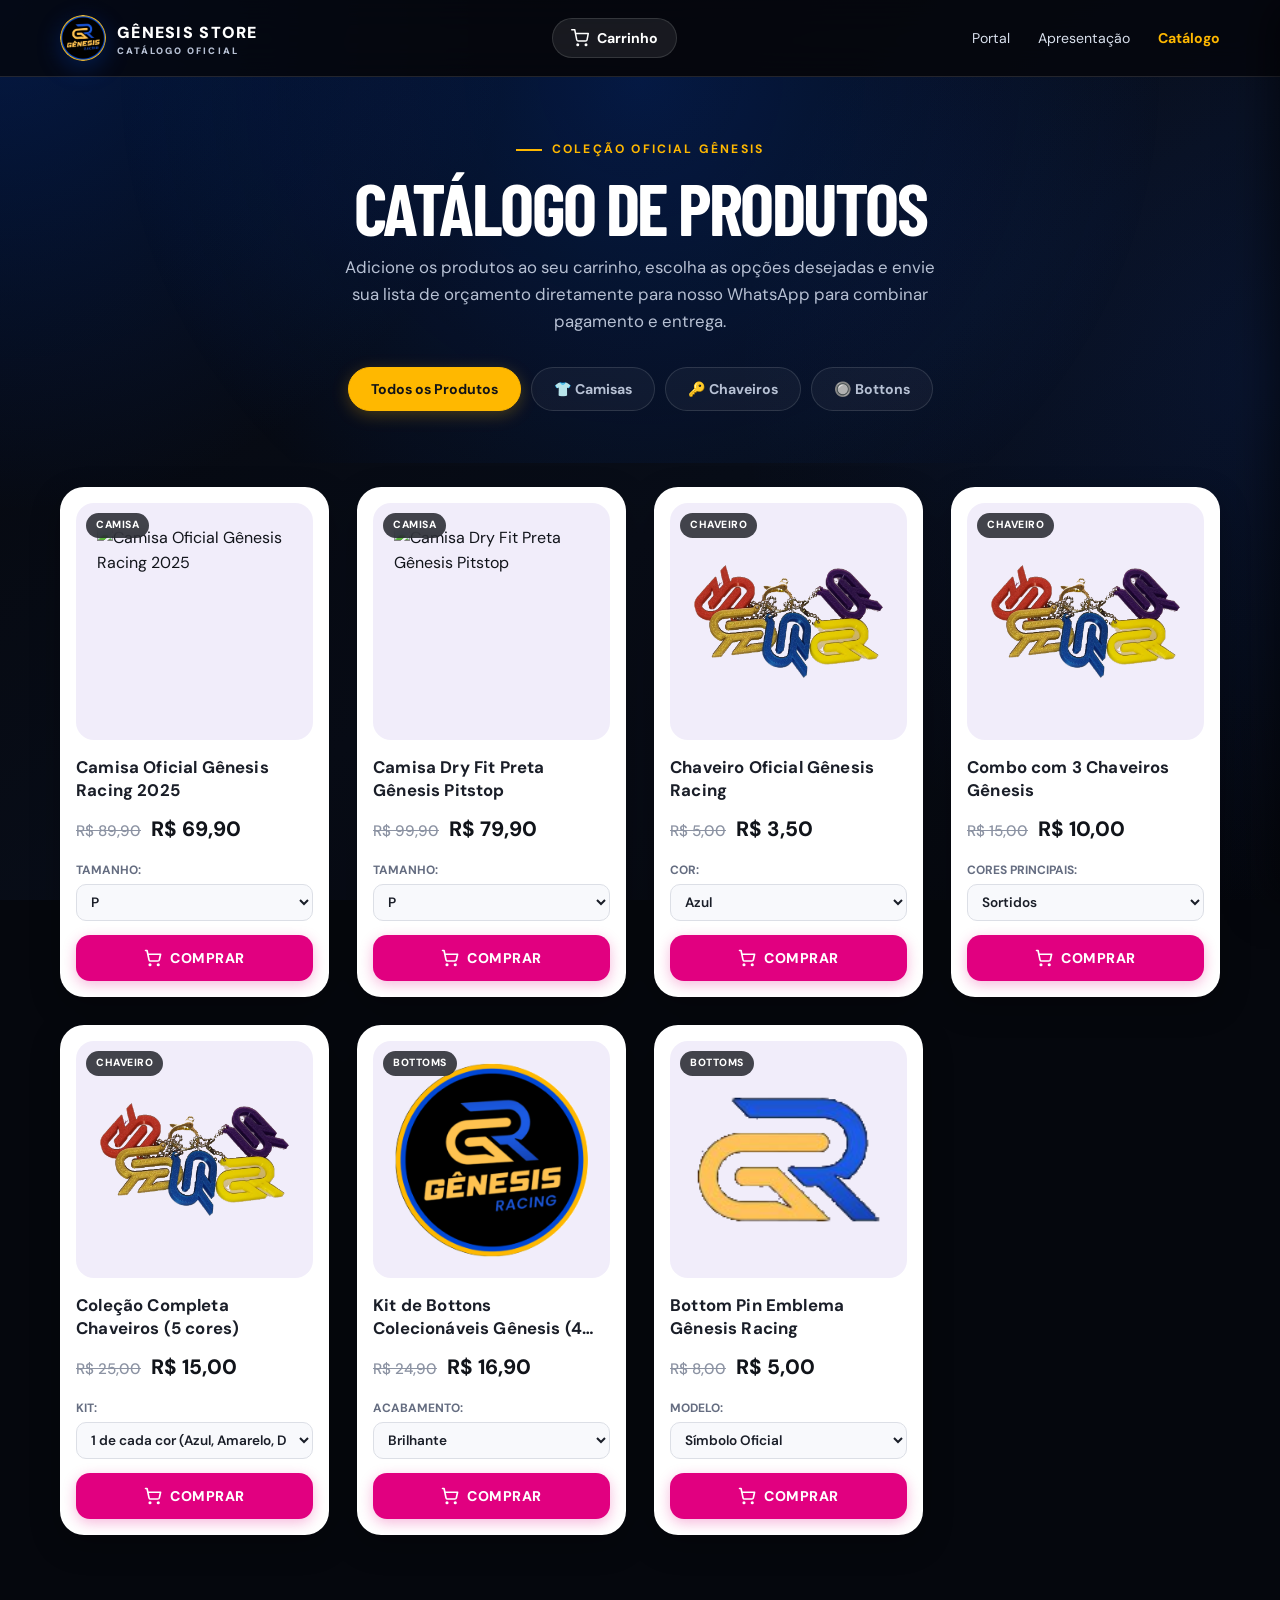
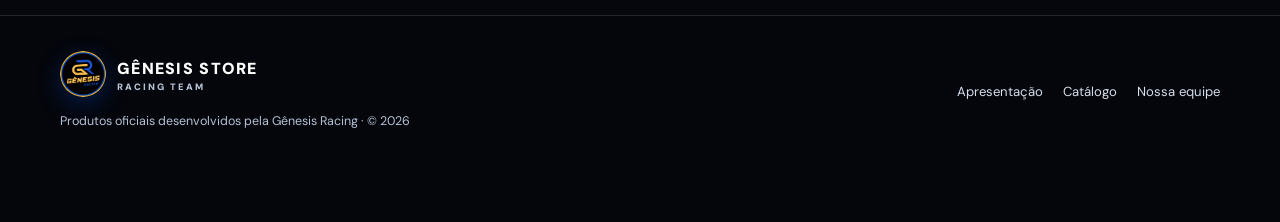
==== catalogo.html @ 5e4a289a "feat: adicionar catalogo de produtos, carrinho de orcamentos e portal raiz" ====
<!DOCTYPE html>
<html lang="pt-BR">
<head>
  <meta charset="UTF-8">
  <meta name="viewport" content="width=device-width, initial-scale=1.0">
  <meta name="theme-color" content="#05070d">
  <meta name="description" content="Catálogo Oficial de Produtos Gênesis Store - Camisas, chaveiros e bottons oficiais da equipe Gênesis Racing. Monte seu orçamento e envie pelo WhatsApp.">
  <title>Catálogo Oficial | Gênesis Store</title>
  
  <link rel="icon" type="image/svg+xml" href="data:image/svg+xml,%3Csvg xmlns='http://www.w3.org/2000/svg' viewBox='0 0 64 64'%3E%3Crect width='64' height='64' rx='16' fill='%230048d6'/%3E%3Cpath d='M45 18H29a14 14 0 1 0 0 28h8V34h-9' fill='none' stroke='%23ffb800' stroke-width='7' stroke-linecap='round' stroke-linejoin='round'/%3E%3C/svg%3E">
  <link rel="preconnect" href="https://fonts.googleapis.com">
  <link rel="preconnect" href="https://fonts.gstatic.com" crossorigin>
  <link href="https://fonts.googleapis.com/css2?family=Barlow+Condensed:wght@600;700;800;900&family=DM+Sans:wght@400;500;600;700&display=swap" rel="stylesheet">
  
  <link rel="stylesheet" href="css/styles.css">
  <link rel="stylesheet" href="css/catalogo.css">
</head>
<body>
  <!-- CABEÇALHO -->
  <header class="topbar">
    <div class="container nav">
      <a class="brand" href="index.html" aria-label="Gênesis Store - início">
        <img class="brand-logo" src="genesis-assets/logo-circular.png" alt="Logo Gênesis Racing">
        <span>GÊNESIS STORE<small>CATÁLOGO OFICIAL</small></span>
      </a>

      <div style="display: flex; align-items: center; gap: 10px;">
        <!-- Botão Abrir Carrinho Visível -->
        <button class="cart-trigger-btn" id="openCartBtn" type="button" aria-label="Abrir carrinho de compras">
          <svg width="18" height="18" viewBox="0 0 24 24" fill="none" stroke="currentColor" stroke-width="2" stroke-linecap="round" stroke-linejoin="round">
            <circle cx="9" cy="21" r="1"></circle><circle cx="20" cy="21" r="1"></circle>
            <path d="M1 1h4l2.68 13.39a2 2 0 0 0 2 1.61h9.72a2 2 0 0 0 2-1.61L23 6H6"></path>
          </svg>
          <span class="cart-label">Carrinho</span>
          <span class="cart-badge" id="cartBadge" style="display: none;">0</span>
        </button>

        <button class="menu-toggle" id="menuToggle" aria-label="Abrir menu" aria-expanded="false">MENU</button>
      </div>

      <nav class="nav-links" id="navLinks" aria-label="Navegação principal">
        <a href="index.html">Portal</a>
        <a href="inicio.html">Apresentação</a>
        <a href="catalogo.html" style="color: var(--yellow); font-weight: 700;">Catálogo</a>
      </nav>
    </div>
  </header>

  <main>
    <!-- BANNER DO CATÁLOGO -->
    <section class="catalog-header">
      <div class="container">
        <span class="eyebrow">Coleção Oficial Gênesis</span>
        <h1>Catálogo de Produtos</h1>
        <p>Adicione os produtos ao seu carrinho, escolha as opções desejadas e envie sua lista de orçamento diretamente para nosso WhatsApp para combinar pagamento e entrega.</p>

        <!-- FILTROS DE CATEGORIA -->
        <div class="filter-tabs">
          <button class="filter-btn active" data-filter="all" type="button">Todos os Produtos</button>
          <button class="filter-btn" data-filter="camisa" type="button">👕 Camisas</button>
          <button class="filter-btn" data-filter="chaveiro" type="button">🔑 Chaveiros</button>
          <button class="filter-btn" data-filter="bottoms" type="button">🔘 Bottons</button>
        </div>
      </div>
    </section>

    <!-- GRADE DE PRODUTOS -->
    <section class="container">
      <div class="products-grid" id="productsGrid">
        <!-- Renderizado dinamicamente via JS -->
      </div>
    </section>
  </main>

  <!-- RODAPÉ -->
  <footer>
    <div class="container footer-inner">
      <div>
        <a class="brand" href="index.html">
          <img class="brand-logo" src="genesis-assets/logo-circular.png" alt="Logo Gênesis Racing">
          <span>GÊNESIS STORE<small>RACING TEAM</small></span>
        </a>
        <p>Produtos oficiais desenvolvidos pela Gênesis Racing · © 2026</p>
      </div>
      <div class="footer-links">
        <a href="inicio.html">Apresentação</a>
        <a href="catalogo.html">Catálogo</a>
        <a href="inicio.html#equipe">Nossa equipe</a>
      </div>
    </div>
  </footer>

  <!-- DRAWER / LATERAL DO CARRINHO DE ORÇAMENTO -->
  <div class="cart-overlay" id="cartOverlay" aria-hidden="true"></div>
  <aside class="cart-drawer" id="cartDrawer" aria-label="Carrinho de orçamento">
    <div class="cart-drawer-header">
      <h2>Seu Carrinho</h2>
      <button class="cart-close-btn" id="closeCartBtn" type="button" aria-label="Fechar carrinho">&times;</button>
    </div>

    <div class="cart-drawer-body">
      <!-- Estado vazio -->
      <div class="cart-empty" id="cartEmptyState">
        <svg viewBox="0 0 24 24" fill="none" stroke="currentColor" stroke-width="1.5">
          <circle cx="8" cy="21" r="1"/><circle cx="19" cy="21" r="1"/>
          <path d="M2.05 2.05h2l2.66 12.42a2 2 0 0 0 2 1.58h9.78a2 2 0 0 0 1.95-1.57l1.65-7.43H5.12"/>
        </svg>
        <p>Seu carrinho está vazio no momento.</p>
        <small style="color: var(--muted)">Navegue pelos produtos e clique em "Comprar" para adicionar itens.</small>
      </div>

      <!-- Lista de itens adicionados -->
      <div id="cartItemsList"></div>
    </div>

    <!-- Rodapé com cálculo e envio do WhatsApp -->
    <div class="cart-drawer-footer" id="cartDrawerFooter" style="display: none;">
      <div class="cart-summary">
        <span>Total estimado:</span>
        <strong id="cartTotalPrice">R$ 0,00</strong>
      </div>

      <div class="cart-form-field">
        <label for="cartCustomerName">Seu nome *</label>
        <input type="text" id="cartCustomerName" placeholder="Como podemos te chamar?" required>
      </div>

      <div class="cart-form-field">
        <label for="cartCustomerCity">Cidade / UF para entrega *</label>
        <input type="text" id="cartCustomerCity" placeholder="Ex: João Pessoa/PB" required>
      </div>

      <div class="cart-form-field">
        <label for="cartCustomerNotes">Observações (opcional)</label>
        <input type="text" id="cartCustomerNotes" placeholder="Ex: Preferência de entrega ou horário">
      </div>

      <button class="cart-checkout-btn" id="sendWhatsAppBtn" type="button">
        <svg viewBox="0 0 24 24" fill="currentColor">
          <path d="M20.5 3.5A11.8 11.8 0 0 0 12.1 0C5.6 0 .3 5.3.3 11.8c0 2.1.6 4.1 1.6 5.9L0 24l6.5-1.7a11.8 11.8 0 0 0 5.6 1.4h.1c6.5 0 11.8-5.3 11.8-11.8 0-3.2-1.2-6.1-3.5-8.4ZM12.2 21.7a9.8 9.8 0 0 1-5-1.4l-.4-.2-3.8 1 1-3.7-.2-.4a9.8 9.8 0 1 1 8.4 4.7Zm5.4-7.3c-.3-.2-1.8-.9-2.1-1-.3-.1-.5-.2-.7.2-.2.3-.8 1-1 1.2-.2.2-.4.2-.7.1-.3-.2-1.3-.5-2.4-1.5-.9-.8-1.5-1.8-1.7-2.1-.2-.3 0-.5.1-.6l.5-.6c.2-.2.2-.3.3-.5.1-.2 0-.4 0-.6-.1-.2-.7-1.7-1-2.3-.2-.6-.5-.5-.7-.5h-.6c-.2 0-.6.1-.9.4-.3.3-1.1 1.1-1.1 2.6s1.1 3 1.2 3.2c.2.2 2.2 3.4 5.3 4.7.7.3 1.3.5 1.7.6.7.2 1.4.2 1.9.1.6-.1 1.8-.7 2.1-1.4.3-.7.3-1.3.2-1.4-.1-.1-.3-.2-.6-.4Z"/>
        </svg>
        Enviar Orçamento pelo WhatsApp
      </button>
    </div>
  </aside>

  <script src="js/catalogo.js" defer></script>
</body>
</html>
---- css/styles.css ----
/* =========================================================
   GÊNESIS STORE — CORES E CONFIGURAÇÕES PRINCIPAIS
   Para trocar as cores, altere os códigos abaixo.
   ========================================================= */
:root {
  --blue: #0048d6;       /* Azul principal da Gênesis */
  --blue-light: #1753dc; /* Azul complementar */
  --yellow: #ffb800;     /* Amarelo de destaque */
  --black: #05070d;      /* Fundo escuro */
  --surface: #0d1220;    /* Fundo dos cartões */
  --surface-2: #121a2b;
  --white: #ffffff;
  --muted: #b7c1d4;
  --line: rgba(255,255,255,.12);
  --radius: 22px;
  --shadow: 0 24px 70px rgba(0,0,0,.32);
  --max: 1160px;
}

* { box-sizing: border-box; }
html { scroll-behavior: smooth; scroll-padding-top: 90px; }
body {
  margin: 0;
  color: var(--white);
  background: var(--black);
  font-family: "DM Sans", Arial, sans-serif;
  line-height: 1.6;
  overflow-x: hidden;
}
body::before {
  content: "";
  position: fixed;
  inset: 0;
  z-index: -2;
  pointer-events: none;
  background:
    radial-gradient(circle at 0% 0%, rgba(0,72,214,.28), transparent 32rem),
    radial-gradient(circle at 100% 42%, rgba(23,83,220,.13), transparent 34rem),
    linear-gradient(145deg, #05070d 0%, #080d18 55%, #05070d 100%);
}
a { color: inherit; text-decoration: none; }
button, input, select, textarea { font: inherit; }
button, a { -webkit-tap-highlight-color: transparent; }
.container { width: min(var(--max), calc(100% - 40px)); margin-inline: auto; }
.eyebrow {
  display: inline-flex; align-items: center; gap: 10px;
  color: var(--yellow); font-size: .76rem; font-weight: 700;
  letter-spacing: .18em; text-transform: uppercase;
}
.eyebrow::before { content: ""; width: 26px; height: 2px; background: var(--yellow); }
h1, h2, h3, p { margin-top: 0; }
h1, h2, h3 { font-family: "Barlow Condensed", Impact, sans-serif; text-transform: uppercase; line-height: .98; }
h1 { font-size: clamp(3.4rem, 9vw, 7.6rem); letter-spacing: -.035em; margin: 22px 0; max-width: 800px; }
h2 { font-size: clamp(2.7rem, 6vw, 5rem); letter-spacing: -.025em; margin-bottom: 18px; }
h3 { font-size: 1.8rem; letter-spacing: .01em; }
.accent { color: var(--yellow); }
.muted { color: var(--muted); }
.section { padding: 108px 0; }
.section-head { max-width: 700px; margin-bottom: 46px; }
.products-heading { max-width:none; display:grid; grid-template-columns:1fr .9fr; gap:38px; align-items:center; }
.products-heading .heading-copy { max-width:700px; }
.phone-shell { position:relative; width:min(100%,268px); justify-self:end; padding:8px; border:2px solid #53627b; border-radius:36px; background:linear-gradient(145deg,#253149,#080b12 62%); box-shadow:0 24px 60px rgba(0,0,0,.45),inset 0 0 0 2px rgba(255,255,255,.09); }
.phone-screen { position:relative; padding:7px; overflow:hidden; border-radius:27px; background:#020409; }
.phone-screen video { display:block; width:100%; aspect-ratio:478/850; object-fit:cover; border-radius:21px; background:#05070d; }
.phone-speaker { position:absolute; z-index:2; top:8px; left:50%; width:78px; height:16px; transform:translateX(-50%); border-radius:0 0 12px 12px; background:#020409; }
.phone-speaker::after { content:""; position:absolute; right:10px; top:5px; width:5px; height:5px; border-radius:50%; background:#17233b; box-shadow:0 0 4px #2466cc; }
.phone-home { display:block; width:72px; height:4px; margin:8px auto 2px; border-radius:99px; background:rgba(255,255,255,.72); }
.section-head p { color: var(--muted); max-width: 590px; font-size: 1.03rem; }
.btn {
  min-height: 52px; display: inline-flex; align-items: center; justify-content: center; gap: 10px;
  padding: 0 23px; border: 1px solid transparent; border-radius: 999px;
  background: var(--yellow); color: #111318; font-weight: 800; cursor: pointer;
  transition: transform .22s ease, box-shadow .22s ease, background .22s ease;
}
.btn:hover { transform: translateY(-3px); box-shadow: 0 12px 32px rgba(255,184,0,.22); }
.btn:focus-visible, a:focus-visible, input:focus-visible, select:focus-visible, textarea:focus-visible {
  outline: 3px solid #fff; outline-offset: 3px;
}
.btn.secondary { color: var(--white); border-color: var(--line); background: rgba(255,255,255,.04); }
.btn.secondary:hover { background: rgba(255,255,255,.1); box-shadow: none; }
.topbar {
  position: sticky; top: 0; z-index: 50; border-bottom: 1px solid var(--line);
  background: rgba(5,7,13,.82); backdrop-filter: blur(18px);
}
.nav { min-height: 76px; display: flex; align-items: center; justify-content: space-between; gap: 24px; }
.brand { display: inline-flex; align-items: center; gap: 11px; font-weight: 900; letter-spacing: .08em; }
.brand-logo { width: 46px; height: 46px; flex: 0 0 auto; display: block; object-fit: contain; border-radius: 50%; box-shadow: 0 7px 24px rgba(0,72,214,.3); }
.brand small { display: block; color: var(--muted); font-size: .58rem; letter-spacing: .22em; line-height: 1.1; }
.nav-links { display: flex; align-items: center; gap: 28px; color: #d9e0ed; font-size: .88rem; }
.nav-links a:hover { color: var(--yellow); }
.nav .btn { min-height: 43px; padding-inline: 18px; font-size: .85rem; }
.menu-toggle { display: none; border: 1px solid var(--line); background: transparent; color: white; border-radius: 12px; padding: 9px 12px; }

/* Hero */
.hero { position: relative; padding: 90px 0 100px; overflow: hidden; }
.hero-grid { display: grid; grid-template-columns: 1.03fr .97fr; align-items: center; gap: 42px; }
.hero-copy { position: relative; z-index: 2; }
.hero-copy > p { max-width: 560px; color: #c5cede; font-size: clamp(1rem, 1.5vw, 1.15rem); margin-bottom: 30px; }
.hero-actions { display: flex; flex-wrap: wrap; gap: 12px; }
.hero-note { display: flex; align-items: center; gap: 10px; margin-top: 27px; color: var(--muted); font-size: .83rem; }
.hero-note span { color: var(--yellow); }
.hero-art {
  min-height: 490px; position: relative; display: grid; place-items: center; isolation: isolate;
}
.hero-art::before { content:none; }
.orbit { position: absolute; width: 105%; aspect-ratio: 1; border: 1px solid rgba(255,255,255,.12); border-radius: 50%; transform: rotate(-24deg) scaleY(.58); }
.orbit::after { content: ""; position: absolute; top: 12%; left: 14%; width: 9px; height: 9px; border-radius: 50%; background: var(--yellow); box-shadow: 0 0 22px var(--yellow); }
.orbit.two { width: 122%; transform: rotate(35deg) scaleY(.42); border-color: rgba(255,184,0,.2); }
.keychain {
  position: relative; width: 245px; height: 245px; display: grid; place-items: center;
  border-radius: 50%; transform: rotate(-9deg);
  background: linear-gradient(145deg, #202b40, #080c15 70%);
  border: 9px solid #c6d0df; box-shadow: 0 28px 55px rgba(0,0,0,.5), inset 0 0 0 3px rgba(255,255,255,.16);
}
.keychain::before { content: ""; position: absolute; inset: 12px; border: 2px solid rgba(255,255,255,.13); border-radius: 50%; }
.keychain-hole { position: absolute; top: -35px; left: calc(50% - 20px); width: 40px; height: 40px; border: 7px solid #c6d0df; border-radius: 50%; background: #111827; box-shadow: inset 0 0 0 3px #59677c; }
.keychain-logo { font-family: "Barlow Condensed", sans-serif; font-size: 7.6rem; font-weight: 900; color: var(--yellow); line-height: 1; text-shadow: 5px 5px 0 var(--blue); }
.keychain-label { position: absolute; bottom: 39px; font-size: .56rem; letter-spacing: .25em; font-weight: 800; color: white; }
.float-card {
  position: absolute; padding: 14px 17px; border: 1px solid rgba(255,255,255,.16);
  border-radius: 16px; background: rgba(11,17,30,.78); backdrop-filter: blur(14px);
  box-shadow: var(--shadow);
}
.float-card strong { display: block; color: var(--yellow); font-family: "Barlow Condensed", sans-serif; font-size: 1.7rem; line-height: 1; }
.float-card small { color: #d5deeb; font-size: .7rem; }
.float-card.price { right: 0; bottom: 67px; transform: rotate(4deg); }
.float-card.edition { left: 0; top: 85px; transform: rotate(-5deg); }

.earth-wrap { position: relative; width: min(100%, 500px); aspect-ratio: 1; margin-inline: auto; display:grid; place-items:center; }
.earth-globe { width:100%; height:100%; filter: drop-shadow(0 28px 50px rgba(0,0,0,.45)) drop-shadow(0 0 44px rgba(0,95,255,.2)); }
.earth-orbit { position:absolute; width:112%; height:42%; border:1px solid rgba(255,184,0,.35); border-radius:50%; transform:rotate(-24deg); pointer-events:none; }
.earth-orbit::after { content:""; position:absolute; left:18%; top:12%; width:8px; height:8px; border-radius:50%; background:var(--yellow); box-shadow:0 0 18px var(--yellow); }
.earth-logo { position:absolute; width:35%; height:auto; left:50%; top:50%; transform:translate(-50%,-50%); object-fit:contain; filter:drop-shadow(0 8px 12px rgba(0,0,0,.55)); }

/* Faixa de propósito */
.purpose-strip { border-block: 1px solid var(--line); background: rgba(255,255,255,.025); }
.purpose-inner { min-height: 100px; display: flex; justify-content: space-between; align-items: center; gap: 24px; }
.purpose-inner strong { font-family: "Barlow Condensed", sans-serif; text-transform: uppercase; font-size: 1.65rem; letter-spacing: .03em; }
.purpose-inner p { margin: 0; max-width: 500px; color: var(--muted); font-size: .9rem; }

/* Produtos e preços */
.products-section { background: linear-gradient(180deg, rgba(255,255,255,.018), transparent); }
.product-grid { display: grid; grid-template-columns: 1.1fr .9fr; gap: 22px; align-items: stretch; }
.product-showcase, .price-card, .info-card, .step-card, .quote-card, .faq-item, .team-card {
  border: 1px solid var(--line); border-radius: var(--radius); background: rgba(13,18,32,.82);
}
.product-showcase { padding: 34px; position: relative; overflow: hidden; min-height: 400px; }
.product-showcase::after { content: ""; position: absolute; width: 300px; height: 300px; right: -100px; top: -110px; border-radius: 50%; background: rgba(0,72,214,.22); filter: blur(4px); }
.mini-products { display:flex; align-items:center; justify-content:center; min-height:220px; position:relative; z-index:1; overflow:hidden; }
.mini-products img { width:min(100%,560px); max-height:245px; object-fit:contain; filter:drop-shadow(0 18px 20px rgba(0,0,0,.32)); }
.mini-key {
  width: 105px; height: 105px; display: grid; place-items: center; border-radius: 28px;
  border: 5px solid #aebbd0; background: linear-gradient(145deg, #1c2a42, #070b13);
  color: var(--yellow); font-family: "Barlow Condensed", sans-serif; font-size: 3.8rem; font-weight: 900;
  box-shadow: 0 18px 30px rgba(0,0,0,.3);
}
.mini-key:nth-child(2) { transform: translateY(-22px) rotate(8deg); border-color: var(--yellow); }
.mini-key:nth-child(3) { transform: rotate(-9deg); }
.product-showcase h3 { margin: 18px 0 8px; }
.product-showcase p { color: var(--muted); max-width: 450px; margin-bottom: 0; }
.price-list { display: grid; gap: 12px; }
.price-card { padding: 23px; display: flex; align-items: center; justify-content: space-between; gap: 14px; }
.price-card.featured { border-color: rgba(255,184,0,.7); background: linear-gradient(120deg, rgba(0,72,214,.23), rgba(13,18,32,.9)); }
.price-card strong { display: block; font-size: 1rem; }
.price-card small { display: block; color: var(--muted); margin-top: 3px; }
.price { font-family: "Barlow Condensed", sans-serif; font-size: 2.15rem; font-weight: 800; color: var(--yellow); white-space: nowrap; }
.tag { display: inline-block; padding: 5px 9px; border-radius: 999px; color: #17130a; background: var(--yellow); font-size: .65rem; font-weight: 900; text-transform: uppercase; letter-spacing: .08em; margin-bottom: 8px; }
.fine-print { margin: 16px 0 0; color: var(--muted); font-size: .78rem; }

/* Propósito e passos */
.impact-grid { display: grid; grid-template-columns: repeat(3, 1fr); gap: 16px; }
.info-card { padding: 27px; min-height: 210px; }
.icon-box { width: 44px; height: 44px; display: grid; place-items: center; color: var(--yellow); background: rgba(0,72,214,.24); border: 1px solid rgba(0,72,214,.4); border-radius: 14px; margin-bottom: 22px; }
.icon-box svg { width: 22px; height: 22px; }
.info-card h3 { margin-bottom: 9px; }
.info-card p { color: var(--muted); font-size: .9rem; margin-bottom: 0; }
.steps { display: grid; grid-template-columns: repeat(3, 1fr); gap: 16px; counter-reset: steps; }
.step-card { padding: 27px; counter-increment: steps; }
.step-card::before { content: "0" counter(steps); color: var(--yellow); font-family: "Barlow Condensed", sans-serif; font-size: 2.3rem; font-weight: 800; }
.step-card h3 { margin: 14px 0 8px; }
.step-card p { margin: 0; color: var(--muted); font-size: .9rem; }

/* Sobre e equipe */
.about-section { background: linear-gradient(120deg, rgba(0,72,214,.13), rgba(255,255,255,.012) 58%, transparent); border-block: 1px solid var(--line); }
.about-grid { display: grid; grid-template-columns: .85fr 1.15fr; gap: 60px; align-items: start; }
.about-copy p { color: #c3cede; }

.team-grid { display: grid; grid-template-columns: repeat(2, 1fr); gap: 11px; }
.team-card { padding: 16px 18px; }
.team-card strong { display: block; font-size: .95rem; }
.team-card span { display: block; color: var(--muted); font-size: .78rem; margin-top: 3px; }

/* Depoimentos-modelo */
.quotes { display: grid; grid-template-columns: repeat(3, 1fr); gap: 14px; }
.quote-card { padding: 23px; }
.quote-card p { color: #e0e6f0; font-size: .92rem; }
.quote-card small { color: var(--yellow); font-weight: 700; }

/* Pedido */
.order-section { background: radial-gradient(circle at 85% 15%, rgba(0,72,214,.22), transparent 32rem), #090e19; border-block: 1px solid var(--line); }
.order-grid { display: grid; grid-template-columns: .85fr 1.15fr; gap: 45px; align-items: start; }
.order-copy p { color: var(--muted); }
.order-panel { padding: 30px; border: 1px solid rgba(255,255,255,.15); border-radius: 26px; background: rgba(17,25,42,.88); box-shadow: var(--shadow); }
.field { margin-bottom: 17px; }
.field label { display: block; margin-bottom: 7px; font-size: .82rem; font-weight: 700; color: #e8edf6; }
.color-fieldset { min-width:0; margin:0 0 17px; padding:0; border:0; }
.color-fieldset legend { margin-bottom:8px; font-size:.82rem; font-weight:700; color:#e8edf6; }
.color-grid { display:grid; grid-template-columns:repeat(2,minmax(0,1fr)); gap:9px; }
.color-option { min-width:0; display:flex; align-items:center; justify-content:space-between; gap:9px; padding:10px 11px; border:1px solid rgba(255,255,255,.14); border-radius:12px; background:rgba(5,9,18,.42); }
.color-select { display:flex; align-items:center; gap:8px; margin:0!important; cursor:pointer; }
.color-select input { width:17px!important; min-height:17px!important; margin:0; accent-color:var(--yellow); }
.color-swatch { width:14px; height:14px; flex:0 0 14px; border:1px solid rgba(255,255,255,.45); border-radius:50%; background:var(--swatch); }
.quantity-control { display:flex; align-items:center; gap:5px; margin:0!important; color:var(--muted)!important; font-size:.69rem!important; }
.quantity-control input { width:56px!important; min-height:36px!important; padding:5px 6px!important; text-align:center; }
.color-pricing { margin:10px 0 0; color:var(--muted); font-size:.74rem; }
.field input, .field select, .field textarea {
  width: 100%; min-height: 49px; border: 1px solid rgba(255,255,255,.16); border-radius: 12px;
  padding: 12px 14px; background: #080d17; color: white;
}
.field textarea { min-height: 86px; resize: vertical; }
.field input::placeholder, .field textarea::placeholder { color: #8995a9; }
.order-total { display: flex; justify-content: space-between; align-items: center; gap: 16px; padding: 17px 0; margin: 4px 0 17px; border-block: 1px solid var(--line); }
.order-total strong { font-family: "Barlow Condensed", sans-serif; color: var(--yellow); font-size: 2.3rem; }
.order-panel .btn { width: 100%; }
.form-note { margin: 13px 0 0; color: var(--muted); font-size: .75rem; text-align: center; }

/* FAQ */
.faq-list { max-width: 850px; display: grid; gap: 10px; }
.faq-item { overflow: hidden; }
.faq-question { width: 100%; display: flex; align-items: center; justify-content: space-between; gap: 20px; padding: 20px 22px; border: 0; background: transparent; color: white; text-align: left; font-weight: 700; cursor: pointer; }
.faq-question span:last-child { color: var(--yellow); font-size: 1.35rem; transition: transform .2s ease; }
.faq-answer { display: none; padding: 0 22px 20px; color: var(--muted); font-size: .9rem; }
.faq-item.open .faq-answer { display: block; }
.faq-item.open .faq-question span:last-child { transform: rotate(45deg); }
.final-cta { padding: 90px 0; text-align: center; background: radial-gradient(circle at 50% 100%, rgba(0,72,214,.34), transparent 34rem); }
.final-cta h2 { max-width: 760px; margin-inline: auto; }
.final-cta p { max-width: 580px; margin: 0 auto 26px; color: var(--muted); }
footer { padding: 35px 0 90px; border-top: 1px solid var(--line); background: #04060b; }
.footer-inner { display: flex; justify-content: space-between; align-items: center; gap: 25px; }
.footer-inner p { margin: 7px 0 0; color: var(--muted); font-size: .78rem; }
.footer-links { display: flex; gap: 20px; color: #d6deeb; font-size: .82rem; }
.whatsapp-float {
  position: fixed; right: 22px; bottom: 22px; z-index: 60; width: 58px; height: 58px;
  display: grid; place-items: center; border-radius: 50%; background: #20c96b; color: #062b17;
  box-shadow: 0 10px 30px rgba(0,0,0,.35); transition: transform .2s ease;
}
.whatsapp-float:hover { transform: translateY(-4px) scale(1.04); }
.whatsapp-float svg { width: 28px; height: 28px; }
.mobile-cta { display: none; }
.reveal { opacity: 0; transform: translateY(18px); transition: opacity .65s ease, transform .65s ease; }
.reveal.visible { opacity: 1; transform: none; }

@media (max-width: 900px) {
  .hero-grid, .product-grid, .about-grid, .order-grid { grid-template-columns: 1fr; }
  .hero-grid { gap: 8px; }
  .hero-art { min-height: 410px; }
  .products-heading { grid-template-columns:1fr; gap:8px; }
  .products-heading .section-head { margin-bottom:24px; }
  .earth-wrap { width:min(86vw,430px); }
  .about-grid, .order-grid { gap: 32px; }
  .impact-grid, .steps { grid-template-columns: repeat(2, 1fr); }
  .quotes { grid-template-columns: 1fr; }
}
@media (max-width: 680px) {
  .container { width: min(100% - 30px, var(--max)); }
  .section { padding: 76px 0; }
  .nav { min-height: 68px; }
  .menu-toggle { display: inline-flex; }
  .nav-links {
    display: none; position: absolute; top: 68px; left: 0; right: 0; padding: 18px 22px 22px;
    background: rgba(5,7,13,.98); border-bottom: 1px solid var(--line); flex-direction: column; align-items: stretch; gap: 16px;
  }
  .nav-links.open { display: flex; }
  .nav-links .btn { width: 100%; }
  .hero { padding: 68px 0 55px; }
  h1 { font-size: clamp(3.2rem, 17vw, 5.5rem); }
  h2 { font-size: clamp(2.7rem, 13vw, 4rem); }
  .hero-art { min-height: 340px; }
  .earth-wrap { width:min(88vw,370px); }
  .earth-logo { width:35%; }
  .products-heading { gap:0; }
  .phone-shell { width:min(100%,268px); justify-self:center; }
  .mini-products { min-height:175px; }
  .mini-products img { max-height:195px; }
  .keychain { width: 190px; height: 190px; border-width: 7px; }
  .keychain-logo { font-size: 6rem; }
  .keychain-label { bottom: 28px; }
  .float-card.edition { top: 34px; left: -2px; }
  .float-card.price { right: -2px; bottom: 35px; }
  .purpose-inner { padding: 22px 0; align-items: flex-start; flex-direction: column; gap: 7px; }
  .product-showcase { padding: 24px; }
  .mini-key { width: 82px; height: 82px; font-size: 3rem; border-radius: 23px; }
  .impact-grid, .steps, .team-grid, .color-grid { grid-template-columns: 1fr; }
  .order-panel { padding: 22px; }
  .footer-inner { align-items: flex-start; flex-direction: column; }
  .footer-links { flex-wrap: wrap; }
  footer { padding-bottom: 105px; }
  .whatsapp-float { right: 15px; bottom: 82px; width: 52px; height: 52px; }
  .mobile-cta {
    display: block; position: fixed; z-index: 55; left: 0; right: 0; bottom: 0;
    padding: 10px 15px calc(10px + env(safe-area-inset-bottom));
    background: rgba(5,7,13,.94); border-top: 1px solid var(--line); backdrop-filter: blur(16px);
    transform: translateY(110%); transition: transform .25s ease;
  }
  .mobile-cta.show { transform: translateY(0); }
  .mobile-cta .btn { width: 100%; min-height: 47px; }
}
@media (prefers-reduced-motion: reduce) {
  *, *::before, *::after { scroll-behavior: auto !important; animation-duration: .01ms !important; transition-duration: .01ms !important; }
  .reveal { opacity: 1; transform: none; }
}
---- css/catalogo.css ----
/* =========================================================
   GÊNESIS STORE — ESTILOS DO CATÁLOGO E CARRINHO
   ========================================================= */

/* Topbar com link ativo e botão de carrinho */
.cart-trigger-btn {
  position: relative;
  display: inline-flex;
  align-items: center;
  gap: 8px;
  background: rgba(255, 255, 255, 0.08);
  color: var(--white);
  border: 1px solid var(--line);
  padding: 8px 18px;
  border-radius: 999px;
  font-weight: 700;
  font-size: 0.88rem;
  cursor: pointer;
  transition: all 0.2s ease;
}

.cart-trigger-btn:hover {
  background: rgba(255, 255, 255, 0.16);
  border-color: var(--yellow);
}

.cart-badge {
  background: var(--yellow);
  color: #111318;
  font-size: 0.72rem;
  font-weight: 900;
  min-width: 20px;
  height: 20px;
  line-height: 20px;
  text-align: center;
  border-radius: 999px;
  padding: 0 6px;
  box-shadow: 0 2px 8px rgba(255, 184, 0, 0.4);
}

/* Banner de cabeçalho do Catálogo */
.catalog-header {
  padding: 56px 0 36px;
  text-align: center;
  background: radial-gradient(circle at 50% 0%, rgba(0, 72, 214, 0.25), transparent 70%);
}

.catalog-header h1 {
  margin: 12px auto;
  font-size: clamp(2.5rem, 6vw, 4.5rem);
}

.catalog-header p {
  color: var(--muted);
  max-width: 600px;
  margin: 0 auto;
  font-size: 1.05rem;
}

/* Filtros por Categoria */
.filter-tabs {
  display: flex;
  justify-content: center;
  flex-wrap: wrap;
  gap: 10px;
  margin: 32px 0 16px;
}

.filter-btn {
  background: rgba(255, 255, 255, 0.04);
  color: var(--muted);
  border: 1px solid var(--line);
  padding: 10px 22px;
  border-radius: 999px;
  font-size: 0.88rem;
  font-weight: 700;
  cursor: pointer;
  transition: all 0.2s ease;
}

.filter-btn:hover {
  color: var(--white);
  border-color: rgba(255, 255, 255, 0.3);
}

.filter-btn.active {
  background: var(--yellow);
  color: #111318;
  border-color: var(--yellow);
  box-shadow: 0 4px 16px rgba(255, 184, 0, 0.25);
}

/* Grade de Produtos */
.products-grid {
  display: grid;
  grid-template-columns: repeat(auto-fill, minmax(260px, 1fr));
  gap: 28px;
  padding: 24px 0 80px;
}

/* Card de Produto (Inspirado na referência visual) */
.product-card {
  background: #ffffff;
  color: #11141a;
  border-radius: 24px;
  padding: 16px;
  display: flex;
  flex-direction: column;
  transition: transform 0.25s ease, box-shadow 0.25s ease;
  box-shadow: 0 10px 30px rgba(0, 0, 0, 0.28);
  position: relative;
}

.product-card:hover {
  transform: translateY(-5px);
  box-shadow: 0 20px 40px rgba(0, 0, 0, 0.38);
}

.product-img-wrap {
  width: 100%;
  aspect-ratio: 1 / 1;
  background: #f1edfa;
  border-radius: 18px;
  overflow: hidden;
  display: grid;
  place-items: center;
  position: relative;
  margin-bottom: 16px;
}

.product-img-wrap img {
  width: 82%;
  height: 82%;
  object-fit: contain;
  transition: transform 0.3s ease;
}

.product-card:hover .product-img-wrap img {
  transform: scale(1.06);
}

.product-category-tag {
  position: absolute;
  top: 10px;
  left: 10px;
  background: rgba(17, 20, 26, 0.78);
  color: #ffffff;
  font-size: 0.65rem;
  font-weight: 800;
  text-transform: uppercase;
  padding: 4px 10px;
  border-radius: 999px;
  letter-spacing: 0.05em;
  backdrop-filter: blur(6px);
}

.product-info {
  display: flex;
  flex-direction: column;
  flex-grow: 1;
}

.product-title {
  font-family: "DM Sans", Arial, sans-serif;
  font-size: 1.05rem;
  font-weight: 700;
  color: #1a1e28;
  line-height: 1.35;
  margin-bottom: 10px;
  text-transform: none;
  min-height: 2.7em;
  display: -webkit-box;
  -webkit-line-clamp: 2;
  -webkit-box-orient: vertical;
  overflow: hidden;
}

.product-prices {
  display: flex;
  align-items: baseline;
  gap: 10px;
  margin-bottom: 16px;
}

.price-old {
  font-size: 0.95rem;
  color: #8c93a3;
  text-decoration: line-through;
  font-weight: 500;
}

.price-current {
  font-size: 1.3rem;
  font-weight: 800;
  color: #11141a;
  font-family: "DM Sans", sans-serif;
}

/* Opções de variação (tamanho ou cor) */
.product-options {
  margin-bottom: 14px;
}

.product-options label {
  display: block;
  font-size: 0.75rem;
  font-weight: 700;
  color: #656d81;
  margin-bottom: 4px;
  text-transform: uppercase;
}

.product-options select {
  width: 100%;
  padding: 8px 10px;
  border-radius: 10px;
  border: 1px solid #dcdfe6;
  background: #f8f9fc;
  color: #1a1e28;
  font-size: 0.85rem;
  font-weight: 600;
  outline: none;
}

.product-options select:focus {
  border-color: #0048d6;
}

/* Botão de Comprar / Adicionar */
.btn-buy {
  margin-top: auto;
  width: 100%;
  min-height: 46px;
  background: #e10080; /* Magenta moderno como na imagem de referência */
  color: #ffffff;
  border: none;
  border-radius: 14px;
  font-weight: 800;
  font-size: 0.88rem;
  letter-spacing: 0.04em;
  text-transform: uppercase;
  cursor: pointer;
  display: flex;
  align-items: center;
  justify-content: center;
  gap: 8px;
  transition: all 0.2s ease;
  box-shadow: 0 4px 14px rgba(225, 0, 128, 0.28);
}

.btn-buy:hover {
  background: #c70071;
  transform: translateY(-2px);
  box-shadow: 0 8px 20px rgba(225, 0, 128, 0.38);
}

.btn-buy:active {
  transform: translateY(0);
}

/* =========================================================
   DRAWER / OFFCANVAS DO CARRINHO
   ========================================================= */
.cart-overlay {
  position: fixed;
  inset: 0;
  background: rgba(0, 0, 0, 0.65);
  backdrop-filter: blur(4px);
  z-index: 100;
  opacity: 0;
  visibility: hidden;
  transition: opacity 0.3s ease, visibility 0.3s ease;
}

.cart-overlay.open {
  opacity: 1;
  visibility: visible;
}

.cart-drawer {
  position: fixed;
  top: 0;
  right: 0;
  bottom: 0;
  width: min(440px, 100vw);
  background: #0d1220;
  color: #ffffff;
  border-left: 1px solid var(--line);
  z-index: 101;
  display: flex;
  flex-direction: column;
  transform: translateX(100%);
  transition: transform 0.35s cubic-bezier(0.16, 1, 0.3, 1);
  box-shadow: -10px 0 40px rgba(0, 0, 0, 0.5);
}

.cart-drawer.open {
  transform: translateX(0);
}

.cart-drawer-header {
  padding: 22px 24px;
  border-bottom: 1px solid var(--line);
  display: flex;
  align-items: center;
  justify-content: space-between;
}

.cart-drawer-header h2 {
  font-size: 1.5rem;
  margin: 0;
  font-family: "Barlow Condensed", Impact, sans-serif;
  letter-spacing: 0.02em;
}

.cart-close-btn {
  background: transparent;
  border: 1px solid var(--line);
  color: var(--muted);
  width: 36px;
  height: 36px;
  border-radius: 50%;
  display: grid;
  place-items: center;
  font-size: 1.2rem;
  cursor: pointer;
  transition: all 0.2s ease;
}

.cart-close-btn:hover {
  color: #fff;
  border-color: #fff;
}

.cart-drawer-body {
  flex-grow: 1;
  overflow-y: auto;
  padding: 20px 24px;
}

/* Estado vazio */
.cart-empty {
  text-align: center;
  padding: 48px 16px;
  color: var(--muted);
}

.cart-empty svg {
  width: 64px;
  height: 64px;
  margin-bottom: 16px;
  opacity: 0.4;
}

.cart-empty p {
  margin: 0 0 16px;
  font-size: 0.95rem;
}

/* Lista de Itens do Carrinho */
.cart-item {
  display: flex;
  gap: 14px;
  padding: 16px 0;
  border-bottom: 1px solid var(--line);
  align-items: center;
}

.cart-item-img {
  width: 60px;
  height: 60px;
  background: #ffffff;
  border-radius: 12px;
  display: grid;
  place-items: center;
  flex-shrink: 0;
  overflow: hidden;
}

.cart-item-img img {
  width: 85%;
  height: 85%;
  object-fit: contain;
}

.cart-item-details {
  flex-grow: 1;
}

.cart-item-title {
  font-size: 0.9rem;
  font-weight: 700;
  color: #ffffff;
  margin: 0 0 4px;
}

.cart-item-variant {
  font-size: 0.75rem;
  color: var(--muted);
  margin-bottom: 6px;
}

.cart-item-price {
  font-size: 0.95rem;
  font-weight: 800;
  color: var(--yellow);
}

.cart-item-controls {
  display: flex;
  align-items: center;
  gap: 8px;
}

.cart-qty-btn {
  width: 28px;
  height: 28px;
  border-radius: 8px;
  border: 1px solid var(--line);
  background: rgba(255, 255, 255, 0.06);
  color: #fff;
  font-size: 1rem;
  font-weight: 700;
  cursor: pointer;
  display: grid;
  place-items: center;
  transition: all 0.2s ease;
}

.cart-qty-btn:hover {
  background: rgba(255, 255, 255, 0.15);
}

.cart-qty-val {
  font-size: 0.9rem;
  font-weight: 700;
  min-width: 20px;
  text-align: center;
}

.cart-remove-btn {
  background: transparent;
  border: none;
  color: #ff6b6b;
  cursor: pointer;
  padding: 4px;
  display: grid;
  place-items: center;
  margin-left: 6px;
  transition: transform 0.2s ease;
}

.cart-remove-btn:hover {
  transform: scale(1.15);
}

/* Rodapé do Carrinho com Total e Form */
.cart-drawer-footer {
  padding: 20px 24px;
  background: #090d17;
  border-top: 1px solid var(--line);
}

.cart-summary {
  display: flex;
  justify-content: space-between;
  align-items: baseline;
  margin-bottom: 16px;
}

.cart-summary span {
  font-size: 0.95rem;
  color: var(--muted);
}

.cart-summary strong {
  font-family: "Barlow Condensed", sans-serif;
  font-size: 1.9rem;
  color: var(--yellow);
}

.cart-form-field {
  margin-bottom: 12px;
}

.cart-form-field label {
  display: block;
  font-size: 0.75rem;
  font-weight: 700;
  color: #c9d2e0;
  margin-bottom: 4px;
}

.cart-form-field input,
.cart-form-field textarea {
  width: 100%;
  padding: 9px 12px;
  background: #04060c;
  border: 1px solid var(--line);
  border-radius: 10px;
  color: #fff;
  font-size: 0.85rem;
}

.cart-checkout-btn {
  width: 100%;
  min-height: 50px;
  background: #20c96b;
  color: #062b17;
  border: none;
  border-radius: 12px;
  font-size: 0.95rem;
  font-weight: 800;
  cursor: pointer;
  display: flex;
  align-items: center;
  justify-content: center;
  gap: 10px;
  transition: all 0.2s ease;
  box-shadow: 0 4px 18px rgba(32, 201, 107, 0.3);
}

.cart-checkout-btn:hover {
  background: #1cb55f;
  transform: translateY(-2px);
  box-shadow: 0 8px 25px rgba(32, 201, 107, 0.4);
}

.cart-checkout-btn svg {
  width: 22px;
  height: 22px;
}
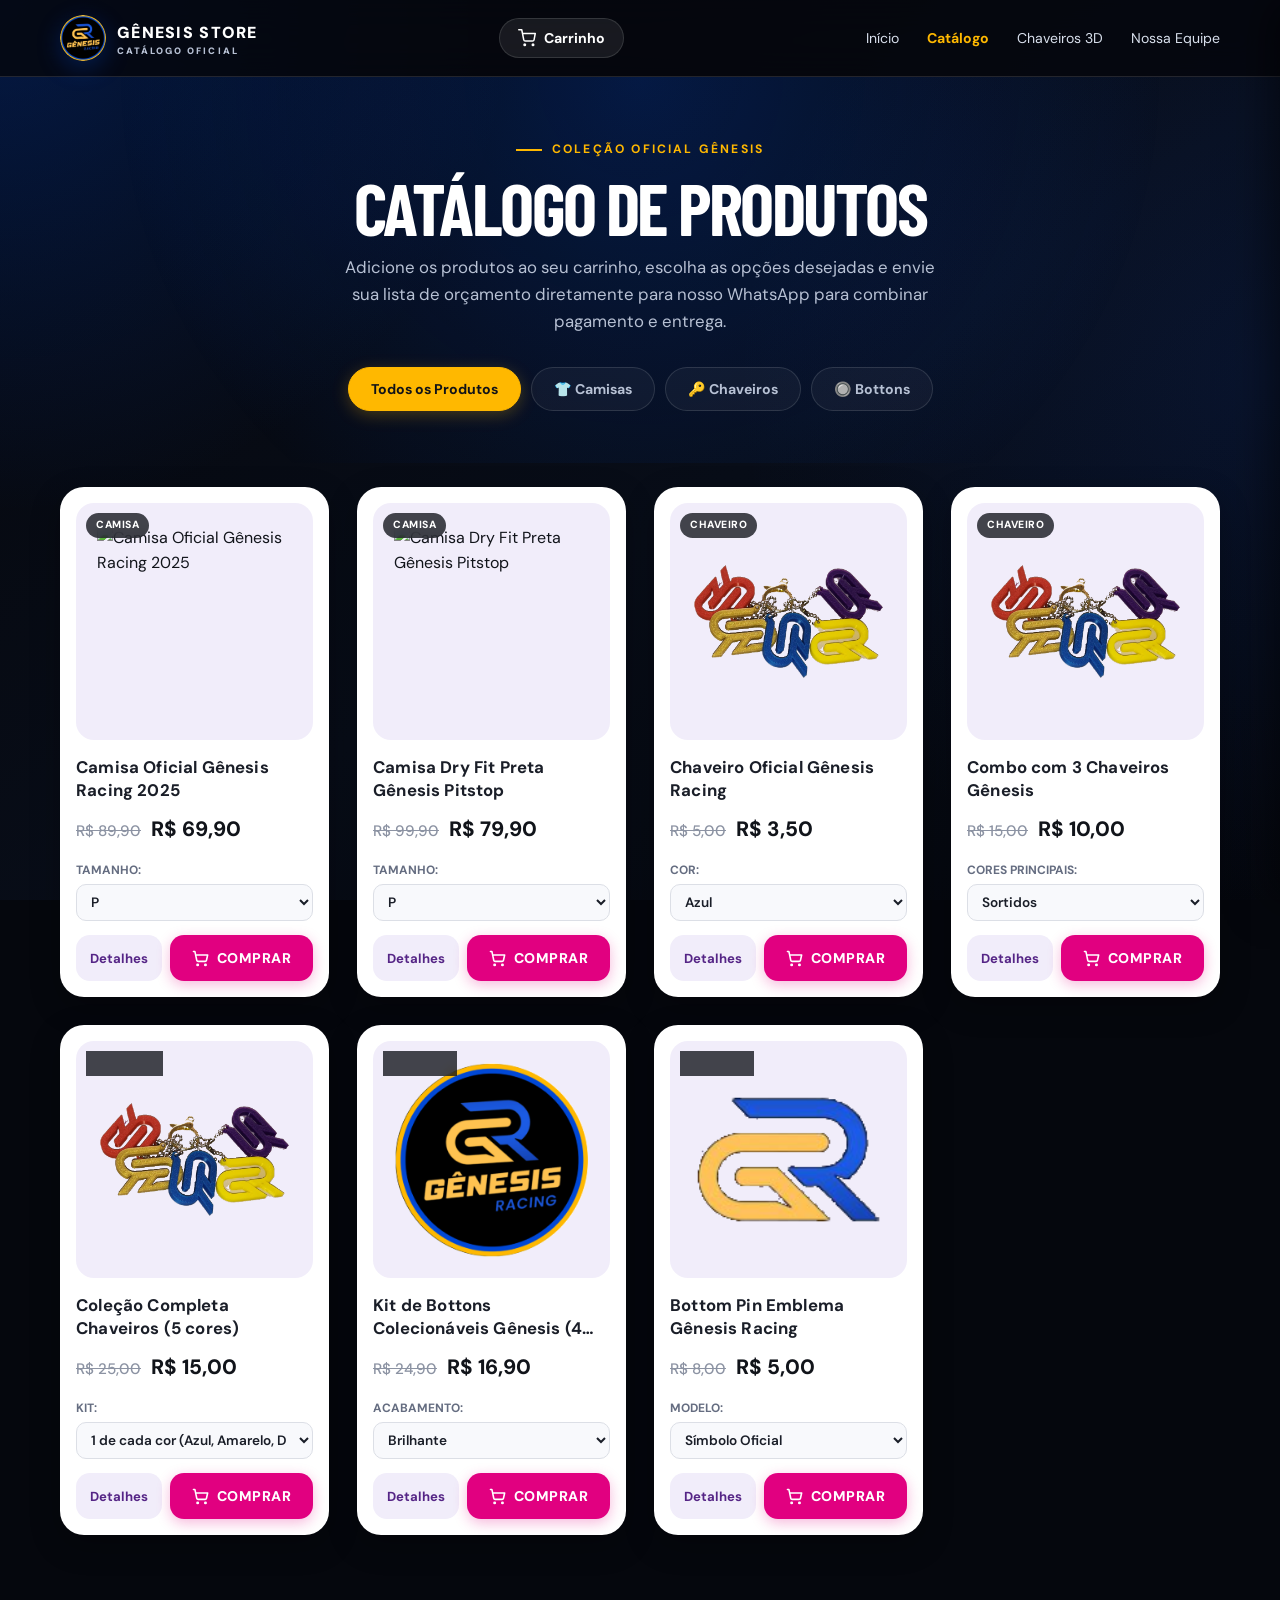
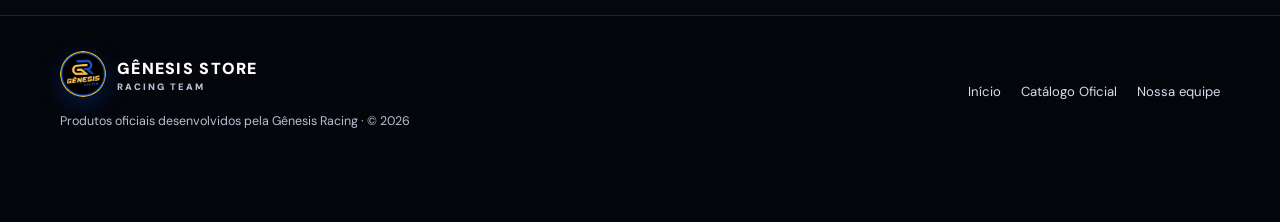
==== commit 7ffc8613: "feat: redefinir index como pagina inicial e adicionar pagina propria do produto" ====
--- a/catalogo.html
+++ b/catalogo.html
@@ -39,9 +39,10 @@
       </div>
 
       <nav class="nav-links" id="navLinks" aria-label="Navegação principal">
-        <a href="index.html">Portal</a>
-        <a href="inicio.html">Apresentação</a>
+        <a href="index.html">Início</a>
         <a href="catalogo.html" style="color: var(--yellow); font-weight: 700;">Catálogo</a>
+        <a href="index.html#produtos">Chaveiros 3D</a>
+        <a href="index.html#equipe">Nossa Equipe</a>
       </nav>
     </div>
   </header>
@@ -83,9 +84,9 @@
         <p>Produtos oficiais desenvolvidos pela Gênesis Racing · © 2026</p>
       </div>
       <div class="footer-links">
-        <a href="inicio.html">Apresentação</a>
-        <a href="catalogo.html">Catálogo</a>
-        <a href="inicio.html#equipe">Nossa equipe</a>
+        <a href="index.html">Início</a>
+        <a href="catalogo.html">Catálogo Oficial</a>
+        <a href="index.html#equipe">Nossa equipe</a>
       </div>
     </div>
   </footer>
--- a/css/catalogo.css
+++ b/css/catalogo.css
@@ -530,3 +530,402 @@
   width: 22px;
   height: 22px;
 }
+
+
+/* =========================================================
+   PÁGINA DE DETALHES DO PRODUTO (produto.html)
+   ========================================================= */
+
+/* Botão Ver Detalhes nos cards */
+.btn-details {
+  display: inline-flex;
+  align-items: center;
+  justify-content: center;
+  padding: 0 14px;
+  min-height: 46px;
+  background: #f1edfa;
+  color: #552586;
+  border-radius: 14px;
+  font-weight: 700;
+  font-size: 0.82rem;
+  text-decoration: none;
+  transition: all 0.2s ease;
+  white-space: nowrap;
+}
+
+.btn-details:hover {
+  background: #e2d9f7;
+  color: #3b1464;
+}
+
+/* Breadcrumb */
+.breadcrumb {
+  display: flex;
+  align-items: center;
+  gap: 10px;
+  font-size: 0.88rem;
+  color: var(--muted);
+  margin: 30px 0 24px;
+  flex-wrap: wrap;
+}
+
+.breadcrumb a {
+  color: var(--muted);
+  text-decoration: none;
+  transition: color 0.2s ease;
+}
+
+.breadcrumb a:hover {
+  color: var(--yellow);
+}
+
+.breadcrumb span.divider {
+  opacity: 0.4;
+}
+
+.breadcrumb span.active {
+  color: var(--white);
+  font-weight: 600;
+}
+
+/* Container de Detalhes do Produto */
+.product-detail-layout {
+  display: grid;
+  grid-template-columns: 1.05fr 0.95fr;
+  gap: 48px;
+  align-items: start;
+  margin-bottom: 70px;
+}
+
+@media (max-width: 900px) {
+  .product-detail-layout {
+    grid-template-columns: 1fr;
+    gap: 32px;
+  }
+}
+
+/* Galeria do Produto */
+.product-detail-gallery {
+  background: #ffffff;
+  border-radius: 28px;
+  padding: 32px;
+  box-shadow: 0 20px 50px rgba(0, 0, 0, 0.35);
+  display: flex;
+  flex-direction: column;
+  position: relative;
+}
+
+.product-detail-img-main {
+  width: 100%;
+  aspect-ratio: 1 / 1;
+  background: #f1edfa;
+  border-radius: 22px;
+  display: grid;
+  place-items: center;
+  overflow: hidden;
+  position: relative;
+}
+
+.product-detail-img-main img {
+  width: 82%;
+  height: 82%;
+  object-fit: contain;
+  transition: transform 0.4s ease;
+}
+
+.product-detail-img-main:hover img {
+  transform: scale(1.08);
+}
+
+.product-detail-badge {
+  position: absolute;
+  top: 18px;
+  left: 18px;
+  background: #11141a;
+  color: #ffffff;
+  font-size: 0.72rem;
+  font-weight: 800;
+  text-transform: uppercase;
+  padding: 6px 14px;
+  border-radius: 999px;
+  letter-spacing: 0.08em;
+}
+
+.product-seal {
+  display: flex;
+  align-items: center;
+  gap: 12px;
+  margin-top: 20px;
+  padding: 14px 18px;
+  background: #f8f9fc;
+  border-radius: 14px;
+  color: #4a5268;
+  font-size: 0.82rem;
+  font-weight: 600;
+}
+
+.product-seal svg {
+  color: #0048d6;
+  flex-shrink: 0;
+}
+
+/* Informações e Compra do Produto */
+.product-detail-info {
+  background: linear-gradient(145deg, rgba(18, 26, 43, 0.9), rgba(9, 13, 24, 0.95));
+  border: 1px solid var(--line);
+  border-radius: 28px;
+  padding: 36px;
+  box-shadow: 0 20px 50px rgba(0, 0, 0, 0.3);
+}
+
+.product-detail-category {
+  display: inline-block;
+  color: var(--yellow);
+  font-size: 0.82rem;
+  font-weight: 800;
+  text-transform: uppercase;
+  letter-spacing: 0.14em;
+  margin-bottom: 10px;
+}
+
+.product-detail-title {
+  font-size: clamp(2rem, 4vw, 2.7rem);
+  line-height: 1.1;
+  margin: 0 0 16px;
+  font-family: "Barlow Condensed", Impact, sans-serif;
+  letter-spacing: -0.01em;
+}
+
+.product-detail-prices {
+  display: flex;
+  align-items: baseline;
+  gap: 14px;
+  margin-bottom: 24px;
+  padding-bottom: 20px;
+  border-bottom: 1px solid var(--line);
+}
+
+.product-detail-price-old {
+  font-size: 1.15rem;
+  color: var(--muted);
+  text-decoration: line-through;
+}
+
+.product-detail-price-current {
+  font-size: 2.2rem;
+  font-weight: 800;
+  color: var(--yellow);
+  font-family: "Barlow Condensed", sans-serif;
+}
+
+.product-detail-discount-tag {
+  background: rgba(32, 201, 107, 0.16);
+  color: #20c96b;
+  font-size: 0.76rem;
+  font-weight: 800;
+  padding: 4px 10px;
+  border-radius: 999px;
+  border: 1px solid rgba(32, 201, 107, 0.3);
+}
+
+.product-detail-desc {
+  color: #c9d2e0;
+  font-size: 0.96rem;
+  line-height: 1.6;
+  margin-bottom: 28px;
+}
+
+/* Seletor de Opção do Produto */
+.product-detail-selector {
+  margin-bottom: 24px;
+}
+
+.product-detail-selector label {
+  display: block;
+  font-size: 0.84rem;
+  font-weight: 700;
+  color: #e5ebf5;
+  margin-bottom: 8px;
+  text-transform: uppercase;
+}
+
+.product-detail-selector select {
+  width: 100%;
+  padding: 12px 16px;
+  background: #060911;
+  border: 1px solid var(--line);
+  border-radius: 12px;
+  color: #ffffff;
+  font-size: 0.95rem;
+  font-weight: 600;
+}
+
+/* Controle de Quantidade */
+.product-detail-quantity-wrap {
+  display: flex;
+  align-items: center;
+  gap: 16px;
+  margin-bottom: 30px;
+}
+
+.product-detail-quantity-wrap span {
+  font-size: 0.84rem;
+  font-weight: 700;
+  text-transform: uppercase;
+  color: #e5ebf5;
+}
+
+.detail-qty-control {
+  display: inline-flex;
+  align-items: center;
+  border: 1px solid var(--line);
+  border-radius: 12px;
+  background: #060911;
+  overflow: hidden;
+}
+
+.detail-qty-btn {
+  width: 44px;
+  height: 44px;
+  background: transparent;
+  border: none;
+  color: #fff;
+  font-size: 1.2rem;
+  font-weight: 700;
+  cursor: pointer;
+  transition: background 0.2s ease;
+}
+
+.detail-qty-btn:hover {
+  background: rgba(255, 255, 255, 0.1);
+}
+
+.detail-qty-input {
+  width: 50px;
+  height: 44px;
+  background: transparent;
+  border: none;
+  color: #fff;
+  text-align: center;
+  font-size: 1rem;
+  font-weight: 700;
+}
+
+/* Botões de Ação na Página de Detalhes */
+.product-detail-actions {
+  display: flex;
+  flex-direction: column;
+  gap: 12px;
+  margin-bottom: 32px;
+}
+
+.btn-add-cart-large {
+  width: 100%;
+  min-height: 52px;
+  background: #e10080;
+  color: #ffffff;
+  border: none;
+  border-radius: 14px;
+  font-size: 1rem;
+  font-weight: 800;
+  text-transform: uppercase;
+  letter-spacing: 0.05em;
+  display: flex;
+  align-items: center;
+  justify-content: center;
+  gap: 10px;
+  cursor: pointer;
+  transition: all 0.22s ease;
+  box-shadow: 0 6px 20px rgba(225, 0, 128, 0.35);
+}
+
+.btn-add-cart-large:hover {
+  background: #c70071;
+  transform: translateY(-2px);
+  box-shadow: 0 10px 28px rgba(225, 0, 128, 0.45);
+}
+
+.btn-whatsapp-direct {
+  width: 100%;
+  min-height: 50px;
+  background: rgba(32, 201, 107, 0.12);
+  color: #20c96b;
+  border: 1px solid rgba(32, 201, 107, 0.4);
+  border-radius: 14px;
+  font-size: 0.95rem;
+  font-weight: 800;
+  display: flex;
+  align-items: center;
+  justify-content: center;
+  gap: 10px;
+  cursor: pointer;
+  text-decoration: none;
+  transition: all 0.22s ease;
+}
+
+.btn-whatsapp-direct:hover {
+  background: rgba(32, 201, 107, 0.22);
+  border-color: #20c96b;
+  transform: translateY(-2px);
+}
+
+/* Acordeão Informativo */
+.product-info-accordion {
+  border-top: 1px solid var(--line);
+  padding-top: 24px;
+}
+
+.accordion-item {
+  border-bottom: 1px solid var(--line);
+  padding: 14px 0;
+}
+
+.accordion-title {
+  width: 100%;
+  background: transparent;
+  border: none;
+  color: #ffffff;
+  font-weight: 700;
+  font-size: 0.95rem;
+  display: flex;
+  justify-content: space-between;
+  align-items: center;
+  cursor: pointer;
+  text-align: left;
+}
+
+.accordion-title span:last-child {
+  color: var(--yellow);
+  font-size: 1.2rem;
+  transition: transform 0.2s ease;
+}
+
+.accordion-content {
+  display: none;
+  padding-top: 10px;
+  color: var(--muted);
+  font-size: 0.88rem;
+  line-height: 1.55;
+}
+
+.accordion-item.open .accordion-content {
+  display: block;
+}
+
+.accordion-item.open .accordion-title span:last-child {
+  transform: rotate(45deg);
+}
+
+/* Seção de Produtos Relacionados */
+.related-section {
+  padding: 60px 0 90px;
+  border-top: 1px solid var(--line);
+}
+
+.related-header {
+  margin-bottom: 32px;
+}
+
+.related-header h2 {
+  font-size: clamp(2rem, 4vw, 3rem);
+}
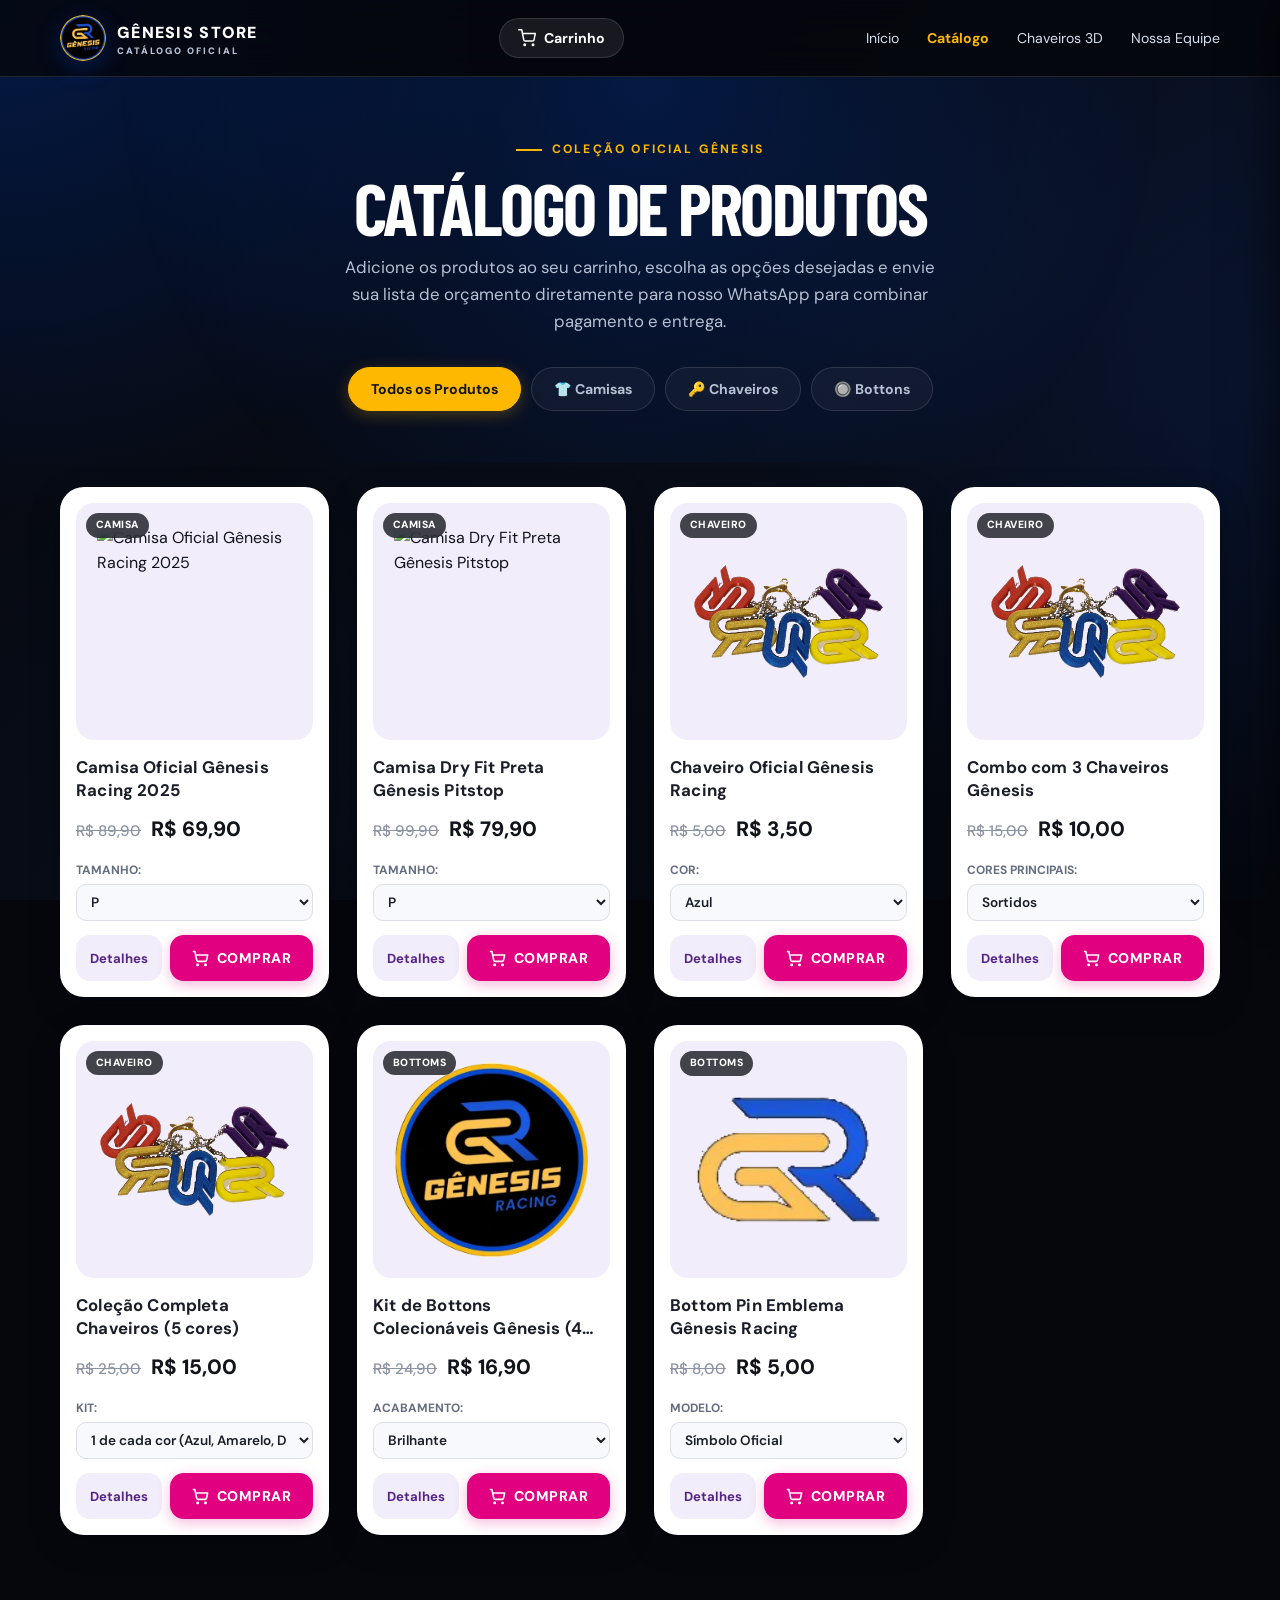
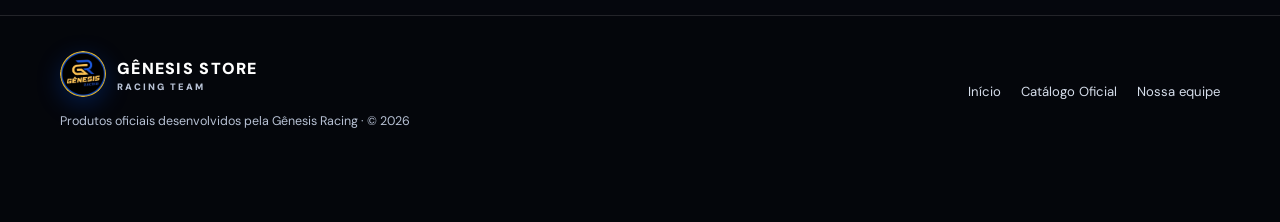
==== commit 3d61fef9: "perf: incorporar youtube shorts, migrar imagens para webp e adicionar AGENTS.md" ====
--- a/catalogo.html
+++ b/catalogo.html
@@ -20,7 +20,7 @@
   <header class="topbar">
     <div class="container nav">
       <a class="brand" href="index.html" aria-label="Gênesis Store - início">
-        <img class="brand-logo" src="genesis-assets/logo-circular.png" alt="Logo Gênesis Racing">
+        <img class="brand-logo" src="genesis-assets/logo-circular.webp" alt="Logo Gênesis Racing">
         <span>GÊNESIS STORE<small>CATÁLOGO OFICIAL</small></span>
       </a>
 
@@ -78,7 +78,7 @@
     <div class="container footer-inner">
       <div>
         <a class="brand" href="index.html">
-          <img class="brand-logo" src="genesis-assets/logo-circular.png" alt="Logo Gênesis Racing">
+          <img class="brand-logo" src="genesis-assets/logo-circular.webp" alt="Logo Gênesis Racing">
           <span>GÊNESIS STORE<small>RACING TEAM</small></span>
         </a>
         <p>Produtos oficiais desenvolvidos pela Gênesis Racing · © 2026</p>
